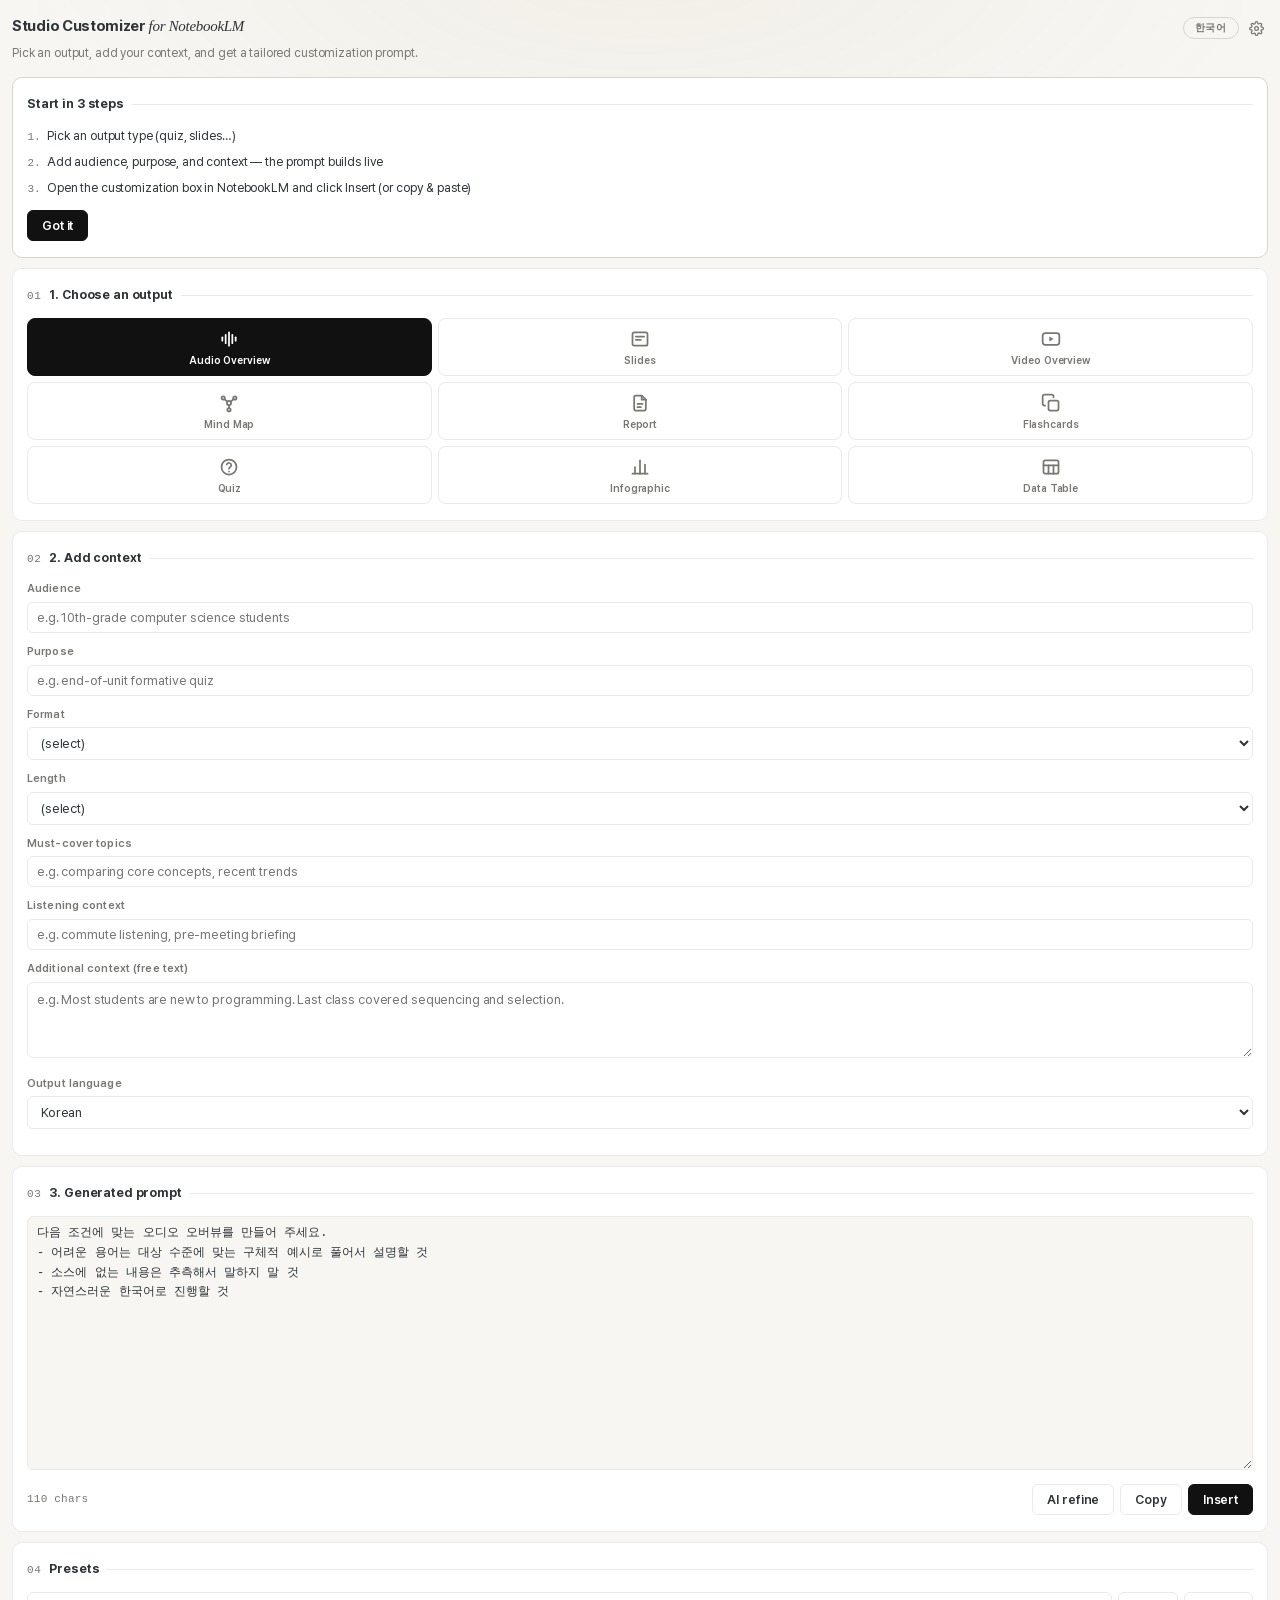
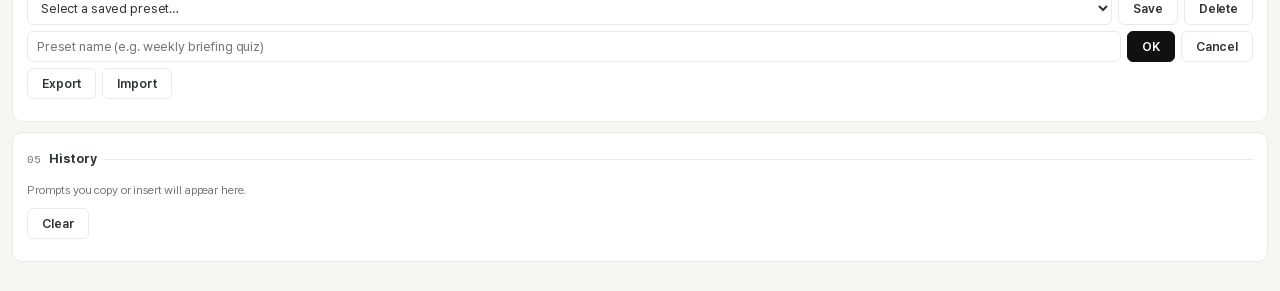
==== sidepanel/panel.html @ 0efd1809 "Initial release: Studio Customizer for NotebookLM v0.4.0 Chrome MV3 side-panel extension that genera" ====
<!DOCTYPE html>
<html lang="ko">
<head>
  <meta charset="UTF-8" />
  <title>Studio Customizer for NotebookLM</title>
  <link rel="stylesheet" href="panel.css" />
</head>
<body>
  <header>
    <div class="header-row">
      <h1>Studio Customizer <span class="brand-b">for NotebookLM</span></h1>
      <div class="header-actions">
        <button id="langToggle" class="lang-toggle" title="Language / 언어">EN</button>
        <button id="settingsToggle" class="icon-btn" title="Settings / 설정" aria-label="Settings">
          <svg viewBox="0 0 24 24" fill="none" stroke="currentColor" stroke-width="2" stroke-linecap="round" stroke-linejoin="round"><circle cx="12" cy="12" r="3"/><path d="M19.4 15a1.65 1.65 0 0 0 .33 1.82l.06.06a2 2 0 1 1-2.83 2.83l-.06-.06a1.65 1.65 0 0 0-1.82-.33 1.65 1.65 0 0 0-1 1.51V21a2 2 0 1 1-4 0v-.09a1.65 1.65 0 0 0-1-1.51 1.65 1.65 0 0 0-1.82.33l-.06.06a2 2 0 1 1-2.83-2.83l.06-.06a1.65 1.65 0 0 0 .33-1.82 1.65 1.65 0 0 0-1.51-1H3a2 2 0 1 1 0-4h.09a1.65 1.65 0 0 0 1.51-1 1.65 1.65 0 0 0-.33-1.82l-.06-.06a2 2 0 1 1 2.83-2.83l.06.06a1.65 1.65 0 0 0 1.82.33h.01a1.65 1.65 0 0 0 1-1.51V3a2 2 0 1 1 4 0v.09a1.65 1.65 0 0 0 1 1.51h.01a1.65 1.65 0 0 0 1.82-.33l.06-.06a2 2 0 1 1 2.83 2.83l-.06.06a1.65 1.65 0 0 0-.33 1.82v.01a1.65 1.65 0 0 0 1.51 1H21a2 2 0 1 1 0 4h-.09a1.65 1.65 0 0 0-1.51 1z"/></svg>
        </button>
      </div>
    </div>
    <p class="sub" data-i18n="subtitle"></p>
  </header>

  <section class="card onboarding" id="onboardingCard" hidden>
    <h2><span class="lbl" data-i18n="obTitle"></span></h2>
    <ol class="ob-steps">
      <li data-i18n="obStep1"></li>
      <li data-i18n="obStep2"></li>
      <li data-i18n="obStep3"></li>
    </ol>
    <button id="obDoneBtn" class="primary" data-i18n="obDone"></button>
  </section>

  <section class="card">
    <h2><span class="num">01</span><span class="lbl" data-i18n="step1"></span></h2>
    <div id="typeGrid" class="type-grid"></div>
    <p id="typeNote" class="note" hidden></p>
  </section>

  <section class="card">
    <h2><span class="num">02</span><span class="lbl" data-i18n="step2"></span></h2>
    <div class="field">
      <label for="audience" data-i18n="audience"></label>
      <input id="audience" list="audienceList" data-i18n-ph="audiencePh" />
      <datalist id="audienceList"></datalist>
    </div>
    <div class="field">
      <label for="purpose" data-i18n="purpose"></label>
      <input id="purpose" list="purposeList" data-i18n-ph="purposePh" />
      <datalist id="purposeList"></datalist>
    </div>

    <div id="typeFields"></div>

    <div class="field">
      <label for="context" data-i18n="context"></label>
      <textarea id="context" rows="3" data-i18n-ph="contextPh"></textarea>
    </div>
    <div class="field">
      <label for="language" data-i18n="outputLang"></label>
      <select id="language"></select>
    </div>
  </section>

  <section class="card">
    <h2><span class="num">03</span><span class="lbl" data-i18n="step3"></span></h2>
    <textarea id="preview" rows="12" spellcheck="false"></textarea>
    <div class="preview-footer">
      <span id="charCount" class="char-count">0</span>
      <div class="footer-actions">
        <button id="refineBtn" data-i18n="refine"></button>
        <button id="copyBtn" data-i18n="copy"></button>
        <button id="insertBtn" class="primary" data-i18n="insert"></button>
      </div>
    </div>
    <p id="charWarn" class="note warn" hidden data-i18n="charWarn"></p>
    <p id="refineNote" class="note warn" hidden></p>
  </section>

  <section class="card">
    <h2><span class="num">04</span><span class="lbl" data-i18n="presets"></span></h2>
    <div class="preset-row">
      <select id="presetSelect"></select>
      <button id="presetSaveBtn" data-i18n="save"></button>
      <button id="presetDeleteBtn" data-i18n="del"></button>
    </div>
    <div id="presetNameRow" class="preset-row" hidden>
      <input id="presetName" data-i18n-ph="presetNamePh" />
      <button id="presetConfirmBtn" class="primary" data-i18n="ok"></button>
      <button id="presetCancelBtn" data-i18n="cancel"></button>
    </div>
    <div class="preset-row">
      <button id="presetExportBtn" data-i18n="exportBtn"></button>
      <button id="presetImportBtn" data-i18n="importBtn"></button>
      <input id="presetFile" type="file" accept="application/json" hidden />
    </div>
  </section>

  <section class="card">
    <h2><span class="num">05</span><span class="lbl" data-i18n="history"></span></h2>
    <div id="historyList" class="history-list"></div>
    <div class="preset-row">
      <button id="historyClearBtn" data-i18n="clear"></button>
    </div>
  </section>

  <section class="card" id="settingsCard" hidden>
    <h2><span class="num">06</span><span class="lbl" data-i18n="settings"></span></h2>
    <div class="field">
      <label for="geminiKey" data-i18n="apiKey"></label>
      <input id="geminiKey" type="password" autocomplete="off" data-i18n-ph="apiKeyPh" />
    </div>
    <div class="field">
      <label for="geminiModel" data-i18n="model"></label>
      <input id="geminiModel" placeholder="gemini-2.5-flash" />
    </div>
    <div class="preset-row">
      <button id="settingsSaveBtn" class="primary" data-i18n="save"></button>
    </div>
    <p class="note" data-i18n="apiPrivacy"></p>
  </section>

  <script src="templates.js"></script>
  <script src="panel.js"></script>
</body>
</html>
---- sidepanel/panel.css ----
/* Editorial minimal — warm monochrome, ink CTA, mono meta, subtle motion */

/* Pretendard (SIL OFL 1.1) — 번들 폰트, 오프라인 동작 */
@font-face {
  font-family: "Pretendard Variable";
  font-weight: 45 920;
  font-style: normal;
  font-display: swap;
  src: url("fonts/PretendardVariable.woff2") format("woff2-variations");
}

:root {
  --bg: #f7f6f3;
  --card: #ffffff;
  --text: #2f3437;
  --muted: #787774;
  --border: #eaeaea;
  --border-strong: #d8d5ce;
  --ink: #111111;
  --ink-hover: #2e2e2e;
  --ink-text: #ffffff;
  --note-bg: #e1f3fe;
  --note-text: #1f6c9f;
  --warn-bg: #fbf3db;
  --warn-text: #956400;
  --mono: "Geist Mono", "SF Mono", "JetBrains Mono", ui-monospace, Consolas, monospace;
}

@media (prefers-color-scheme: dark) {
  :root {
    --bg: #191817;
    --card: #201f1d;
    --text: #edebe8;
    --muted: #8f8b84;
    --border: #2e2c29;
    --border-strong: #45423c;
    --ink: #edebe8;
    --ink-hover: #ffffff;
    --ink-text: #191817;
    --note-bg: rgba(94, 164, 211, 0.12);
    --note-text: #7fb4dc;
    --warn-bg: rgba(227, 179, 65, 0.1);
    --warn-text: #d8ad4e;
  }
}

* { box-sizing: border-box; }

body {
  margin: 0;
  padding: 14px 12px 22px;
  background: var(--bg);
  color: var(--text);
  font-family: "Pretendard Variable", Pretendard, "Noto Sans KR",
    "Apple SD Gothic Neo", "Segoe UI", "Malgun Gothic", system-ui, sans-serif;
  font-size: 13px;
  line-height: 1.6;
  letter-spacing: -0.01em;
  -webkit-font-smoothing: antialiased;
}

/* 상단 은은한 웜 라이트 스팟 */
body::before {
  content: "";
  position: fixed;
  inset: 0 0 auto 0;
  height: 240px;
  background: radial-gradient(ellipse at 50% -20%, rgba(180, 150, 90, 0.07), transparent 70%);
  pointer-events: none;
}

/* 등장 모션 — 스태거 */
header, .card {
  animation: rise 0.6s cubic-bezier(0.16, 1, 0.3, 1) both;
}
.card:nth-of-type(1) { animation-delay: 60ms; }
.card:nth-of-type(2) { animation-delay: 120ms; }
.card:nth-of-type(3) { animation-delay: 180ms; }
.card:nth-of-type(4) { animation-delay: 240ms; }

@keyframes rise {
  from { opacity: 0; transform: translateY(12px); }
}

@media (prefers-reduced-motion: reduce) {
  *, *::before { animation: none !important; transition: none !important; }
}

/* ---------- 헤더 ---------- */
.header-row {
  display: flex;
  align-items: baseline;
  justify-content: space-between;
  gap: 8px;
}

header h1 {
  margin: 0;
  font-size: 15px;
  font-weight: 700;
  letter-spacing: -0.02em;
  white-space: nowrap;
}

.brand-b {
  font-family: Georgia, "Times New Roman", serif;
  font-style: italic;
  font-weight: 400;
}

header .sub {
  margin: 4px 0 14px;
  color: var(--muted);
  font-size: 12px;
}

.header-actions {
  display: flex;
  align-items: center;
  gap: 5px;
  flex-shrink: 0;
}

.icon-btn {
  display: flex;
  align-items: center;
  justify-content: center;
  width: 24px;
  height: 24px;
  padding: 0;
  background: transparent;
  border: none;
  border-radius: 6px;
  color: var(--muted);
  cursor: pointer;
  transition: color 0.2s;
}

.icon-btn svg {
  width: 15px;
  height: 15px;
}

.icon-btn:hover { color: var(--text); }

.footer-actions {
  display: flex;
  gap: 6px;
}

button:disabled {
  opacity: 0.55;
  cursor: default;
}

.lang-toggle {
  flex-shrink: 0;
  padding: 3px 11px;
  font-family: var(--mono);
  font-size: 10px;
  font-weight: 600;
  letter-spacing: 0.08em;
  text-transform: uppercase;
  background: transparent;
  border: 1px solid var(--border-strong);
  border-radius: 999px;
  color: var(--muted);
  cursor: pointer;
  transition: color 0.2s, border-color 0.2s;
}

.lang-toggle:hover {
  color: var(--text);
  border-color: var(--text);
}

/* ---------- 카드 ---------- */
.card {
  background: var(--card);
  border: 1px solid var(--border);
  border-radius: 10px;
  padding: 16px 14px;
  margin-bottom: 10px;
}

.card h2 {
  display: flex;
  align-items: baseline;
  gap: 8px;
  margin: 0 0 12px;
}

.card h2 .num {
  font-family: var(--mono);
  font-size: 11px;
  font-weight: 500;
  color: var(--muted);
  letter-spacing: 0.05em;
}

.card h2 .lbl {
  font-size: 12.5px;
  font-weight: 700;
}

.card h2::after {
  content: "";
  flex: 1;
  height: 1px;
  background: var(--border);
  transform: translateY(-3px);
}

/* ---------- 산출물 그리드 ---------- */
.type-grid {
  display: grid;
  grid-template-columns: repeat(3, 1fr);
  gap: 6px;
}

.type-btn {
  display: flex;
  flex-direction: column;
  align-items: center;
  text-align: center;
  gap: 5px;
  padding: 10px 2px 8px;
  background: var(--card);
  border: 1px solid var(--border);
  border-radius: 8px;
  color: var(--muted);
  font-family: inherit;
  font-size: 10.5px;
  font-weight: 600;
  letter-spacing: -0.01em;
  cursor: pointer;
  transition: border-color 0.2s, background 0.2s, color 0.2s, transform 0.2s, box-shadow 0.2s;
}

.type-btn:hover {
  border-color: var(--border-strong);
  color: var(--text);
  transform: translateY(-1px);
  box-shadow: 0 2px 8px rgba(0, 0, 0, 0.04);
}

.type-btn:active { transform: scale(0.98); }

.type-btn .icon { display: flex; }

.type-btn .icon svg {
  width: 20px;
  height: 20px;
}

.type-btn.active {
  background: var(--ink);
  border-color: var(--ink);
  color: var(--ink-text);
}

/* ---------- 입력 필드 ---------- */
.field { margin-bottom: 10px; }

.field label {
  display: block;
  margin-bottom: 4px;
  font-size: 11px;
  font-weight: 600;
  color: var(--muted);
  letter-spacing: 0.01em;
}

.field.checkbox {
  display: flex;
  align-items: center;
  gap: 7px;
}

.field.checkbox label {
  margin: 0;
  font-size: 12.5px;
  font-weight: 500;
  color: var(--text);
}

input, select, textarea {
  width: 100%;
  padding: 7px 9px;
  background: var(--card);
  border: 1px solid var(--border);
  border-radius: 6px;
  color: var(--text);
  font-family: inherit;
  font-size: 13px;
  letter-spacing: -0.01em;
  transition: border-color 0.2s;
}

input:hover, select:hover, textarea:hover { border-color: var(--border-strong); }

input:focus, select:focus, textarea:focus {
  outline: none;
  border-color: var(--ink);
}

input[type="checkbox"] {
  width: auto;
  accent-color: var(--ink);
}

textarea {
  resize: vertical;
  line-height: 1.55;
}

/* ---------- 미리보기 ---------- */
#preview {
  font-family: var(--mono);
  font-size: 12px;
  line-height: 1.65;
  letter-spacing: 0;
  background: var(--bg);
}

.preview-footer {
  display: flex;
  align-items: center;
  justify-content: space-between;
  margin-top: 8px;
}

.char-count {
  font-family: var(--mono);
  font-size: 11px;
  color: var(--muted);
  letter-spacing: 0.02em;
  font-variant-numeric: tabular-nums;
}

.char-count.over {
  color: var(--warn-text);
  font-weight: 600;
}

/* ---------- 버튼 ---------- */
button {
  padding: 7px 14px;
  background: var(--card);
  border: 1px solid var(--border);
  border-radius: 6px;
  color: var(--text);
  font-family: inherit;
  font-size: 12.5px;
  font-weight: 600;
  letter-spacing: -0.01em;
  cursor: pointer;
  transition: background 0.2s, border-color 0.2s, color 0.2s, transform 0.12s;
}

button:hover { border-color: var(--border-strong); }

button:active { transform: scale(0.98); }

button.primary {
  background: var(--ink);
  border-color: var(--ink);
  color: var(--ink-text);
}

button.primary:hover {
  background: var(--ink-hover);
  border-color: var(--ink-hover);
}

/* ---------- 안내 문구 ---------- */
.note {
  margin: 10px 0 0;
  padding: 8px 10px;
  border-radius: 6px;
  background: var(--note-bg);
  color: var(--note-text);
  font-size: 11.5px;
  line-height: 1.55;
}

.note.warn {
  background: var(--warn-bg);
  color: var(--warn-text);
}

/* ---------- 온보딩 ---------- */
.onboarding { border-color: var(--border-strong); }

.ob-steps {
  margin: 0 0 12px;
  padding-left: 20px;
}

.ob-steps li {
  margin-bottom: 6px;
  font-size: 12.5px;
}

.ob-steps li::marker {
  font-family: var(--mono);
  font-size: 11px;
  color: var(--muted);
}

/* ---------- 히스토리 ---------- */
.history-list {
  display: flex;
  flex-direction: column;
  gap: 6px;
  margin-bottom: 8px;
}

.history-empty {
  margin: 0;
  color: var(--muted);
  font-size: 11.5px;
}

.history-item {
  display: flex;
  flex-direction: column;
  align-items: flex-start;
  gap: 2px;
  width: 100%;
  padding: 8px 10px;
  text-align: left;
  font-weight: 500;
}

.history-item .hi-meta {
  font-family: var(--mono);
  font-size: 10px;
  color: var(--muted);
  letter-spacing: 0.02em;
}

.history-item .hi-text {
  font-size: 11.5px;
  line-height: 1.45;
  color: var(--text);
  overflow: hidden;
  display: -webkit-box;
  -webkit-line-clamp: 2;
  -webkit-box-orient: vertical;
}

/* ---------- 접근성 ---------- */
:focus-visible {
  outline: 2px solid var(--ink);
  outline-offset: 2px;
}

input:focus-visible, select:focus-visible, textarea:focus-visible {
  outline: none; /* 입력류는 보더 색 변화로 표시 */
}

/* ---------- 프리셋 ---------- */
.preset-row {
  display: flex;
  gap: 6px;
  margin-bottom: 6px;
}

.preset-row select, .preset-row input { flex: 1; }
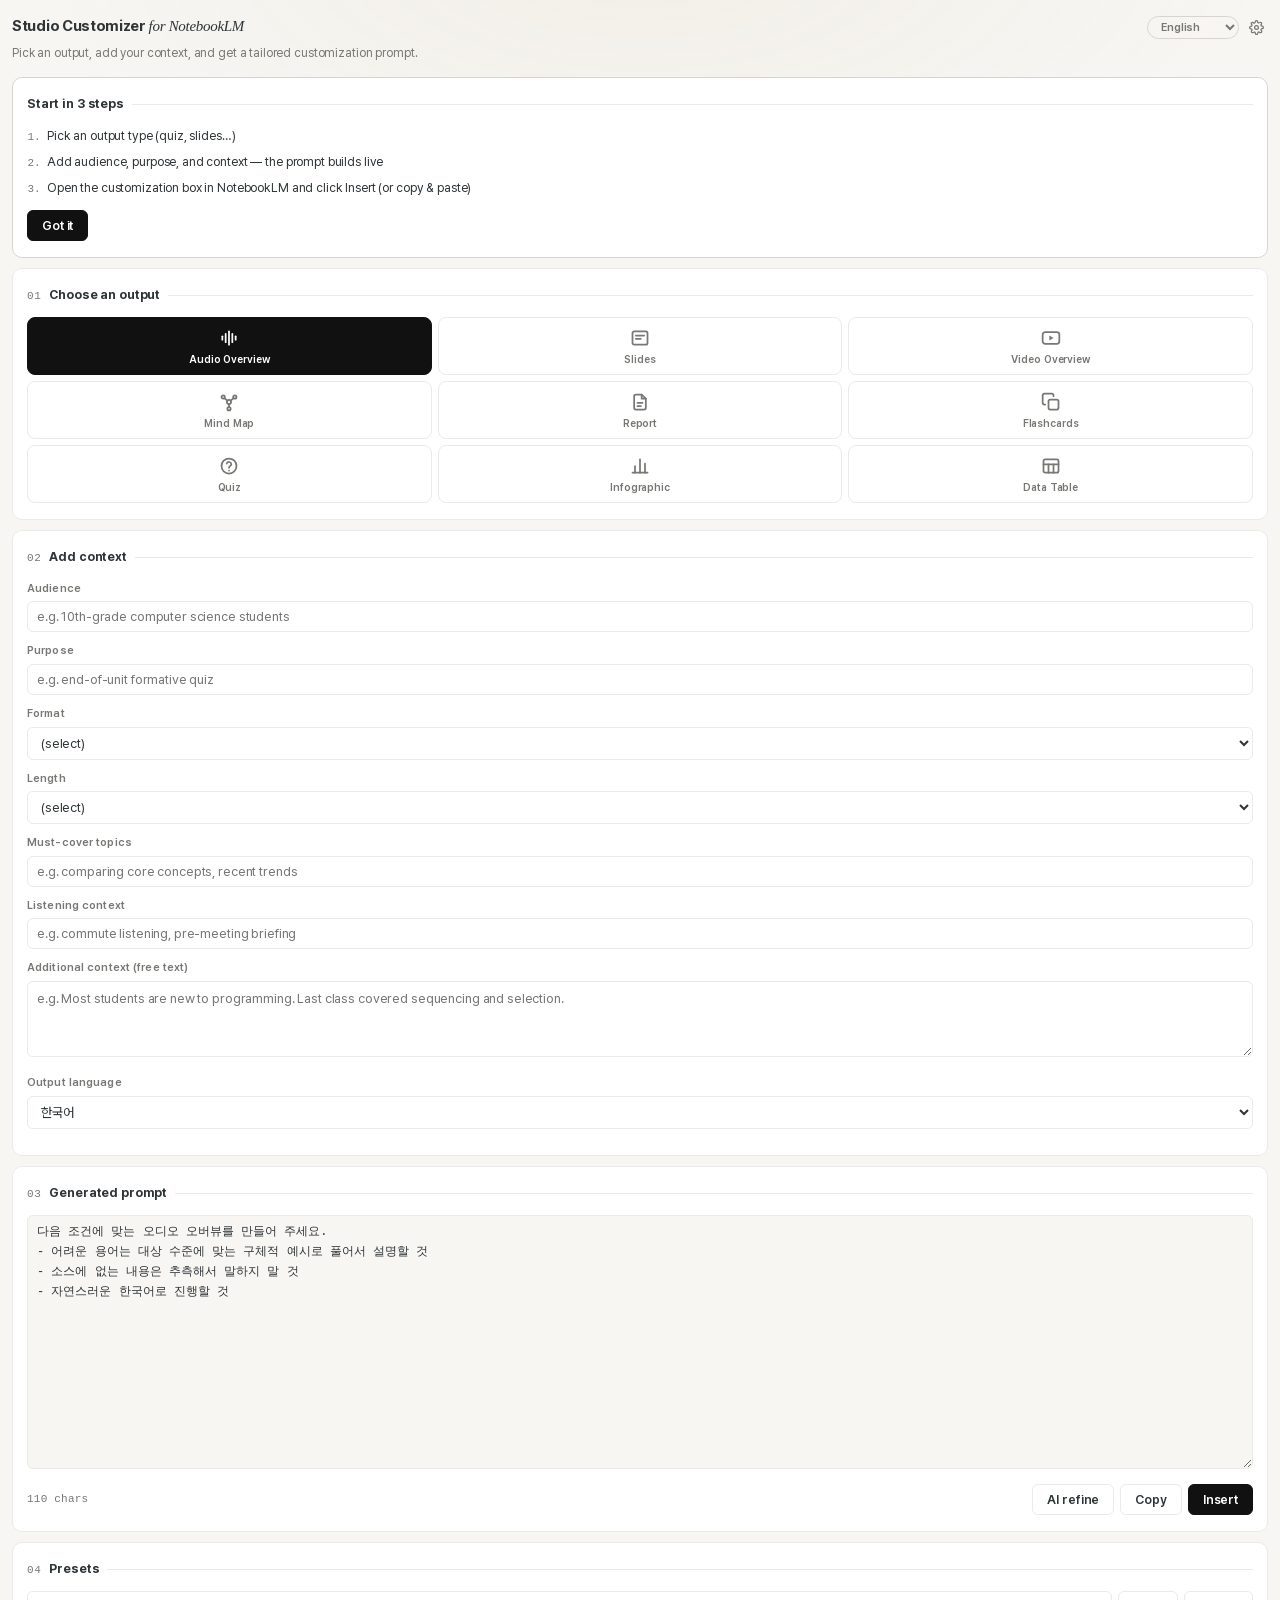
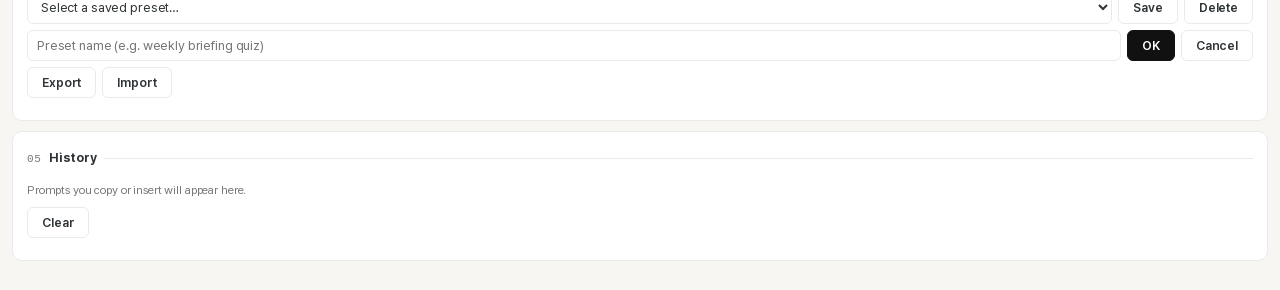
==== commit 1f500759: "Full 7-language UI, themes, legacy example cleanup (v0.8.0) - UI now fully translated into all 7 sup" ====
--- a/sidepanel/panel.html
+++ b/sidepanel/panel.html
@@ -10,7 +10,7 @@
     <div class="header-row">
       <h1>Studio Customizer <span class="brand-b">for NotebookLM</span></h1>
       <div class="header-actions">
-        <button id="langToggle" class="lang-toggle" title="Language / 언어">EN</button>
+        <select id="langToggle" class="lang-toggle" title="Language" aria-label="Language"></select>
         <button id="settingsToggle" class="icon-btn" title="Settings / 설정" aria-label="Settings">
           <svg viewBox="0 0 24 24" fill="none" stroke="currentColor" stroke-width="2" stroke-linecap="round" stroke-linejoin="round"><circle cx="12" cy="12" r="3"/><path d="M19.4 15a1.65 1.65 0 0 0 .33 1.82l.06.06a2 2 0 1 1-2.83 2.83l-.06-.06a1.65 1.65 0 0 0-1.82-.33 1.65 1.65 0 0 0-1 1.51V21a2 2 0 1 1-4 0v-.09a1.65 1.65 0 0 0-1-1.51 1.65 1.65 0 0 0-1.82.33l-.06.06a2 2 0 1 1-2.83-2.83l.06-.06a1.65 1.65 0 0 0 .33-1.82 1.65 1.65 0 0 0-1.51-1H3a2 2 0 1 1 0-4h.09a1.65 1.65 0 0 0 1.51-1 1.65 1.65 0 0 0-.33-1.82l-.06-.06a2 2 0 1 1 2.83-2.83l.06.06a1.65 1.65 0 0 0 1.82.33h.01a1.65 1.65 0 0 0 1-1.51V3a2 2 0 1 1 4 0v.09a1.65 1.65 0 0 0 1 1.51h.01a1.65 1.65 0 0 0 1.82-.33l.06-.06a2 2 0 1 1 2.83 2.83l-.06.06a1.65 1.65 0 0 0-.33 1.82v.01a1.65 1.65 0 0 0 1.51 1H21a2 2 0 1 1 0 4h-.09a1.65 1.65 0 0 0-1.51 1z"/></svg>
         </button>
@@ -105,12 +105,16 @@
   <section class="card" id="settingsCard" hidden>
     <h2><span class="num">06</span><span class="lbl" data-i18n="settings"></span></h2>
     <div class="field">
+      <label for="themeSelect" id="themeLabel"></label>
+      <select id="themeSelect"></select>
+    </div>
+    <div class="field">
       <label for="geminiKey" data-i18n="apiKey"></label>
       <input id="geminiKey" type="password" autocomplete="off" data-i18n-ph="apiKeyPh" />
     </div>
     <div class="field">
       <label for="geminiModel" data-i18n="model"></label>
-      <input id="geminiModel" placeholder="gemini-2.5-flash" />
+      <input id="geminiModel" placeholder="gemini-flash-latest" />
     </div>
     <div class="preset-row">
       <button id="settingsSaveBtn" class="primary" data-i18n="save"></button>
--- a/sidepanel/panel.css
+++ b/sidepanel/panel.css
@@ -26,8 +26,26 @@
   --mono: "Geist Mono", "SF Mono", "JetBrains Mono", ui-monospace, Consolas, monospace;
 }
 
+/* 테마 — data-theme 속성으로 전환. auto는 시스템 설정을 따른다 */
+:root[data-theme="dark"] {
+  --bg: #191817;
+  --card: #201f1d;
+  --text: #edebe8;
+  --muted: #8f8b84;
+  --border: #2e2c29;
+  --border-strong: #45423c;
+  --ink: #edebe8;
+  --ink-hover: #ffffff;
+  --ink-text: #191817;
+  --note-bg: rgba(94, 164, 211, 0.12);
+  --note-text: #7fb4dc;
+  --warn-bg: rgba(227, 179, 65, 0.1);
+  --warn-text: #d8ad4e;
+}
+
 @media (prefers-color-scheme: dark) {
-  :root {
+  :root[data-theme="auto"],
+  :root:not([data-theme]) {
     --bg: #191817;
     --card: #201f1d;
     --text: #edebe8;
@@ -44,6 +62,34 @@
   }
 }
 
+:root[data-theme="ocean"] {
+  --bg: #f2f5f8;
+  --card: #ffffff;
+  --text: #22303c;
+  --muted: #64748b;
+  --border: #e2e8f0;
+  --border-strong: #c9d5e0;
+  --ink: #0f3a5f;
+  --ink-hover: #164e7e;
+  --ink-text: #ffffff;
+  --note-bg: #e0f2fe;
+  --note-text: #075985;
+}
+
+:root[data-theme="forest"] {
+  --bg: #f4f6f2;
+  --card: #ffffff;
+  --text: #26302a;
+  --muted: #6b7568;
+  --border: #e3e8e0;
+  --border-strong: #c8d2c4;
+  --ink: #1e4d38;
+  --ink-hover: #2a6349;
+  --ink-text: #ffffff;
+  --note-bg: #e7f3e7;
+  --note-text: #2f6b3a;
+}
+
 * { box-sizing: border-box; }
 
 body {
@@ -155,12 +201,11 @@
 
 .lang-toggle {
   flex-shrink: 0;
-  padding: 3px 11px;
-  font-family: var(--mono);
-  font-size: 10px;
+  width: auto;
+  padding: 3px 9px;
+  font-family: inherit;
+  font-size: 11px;
   font-weight: 600;
-  letter-spacing: 0.08em;
-  text-transform: uppercase;
   background: transparent;
   border: 1px solid var(--border-strong);
   border-radius: 999px;
